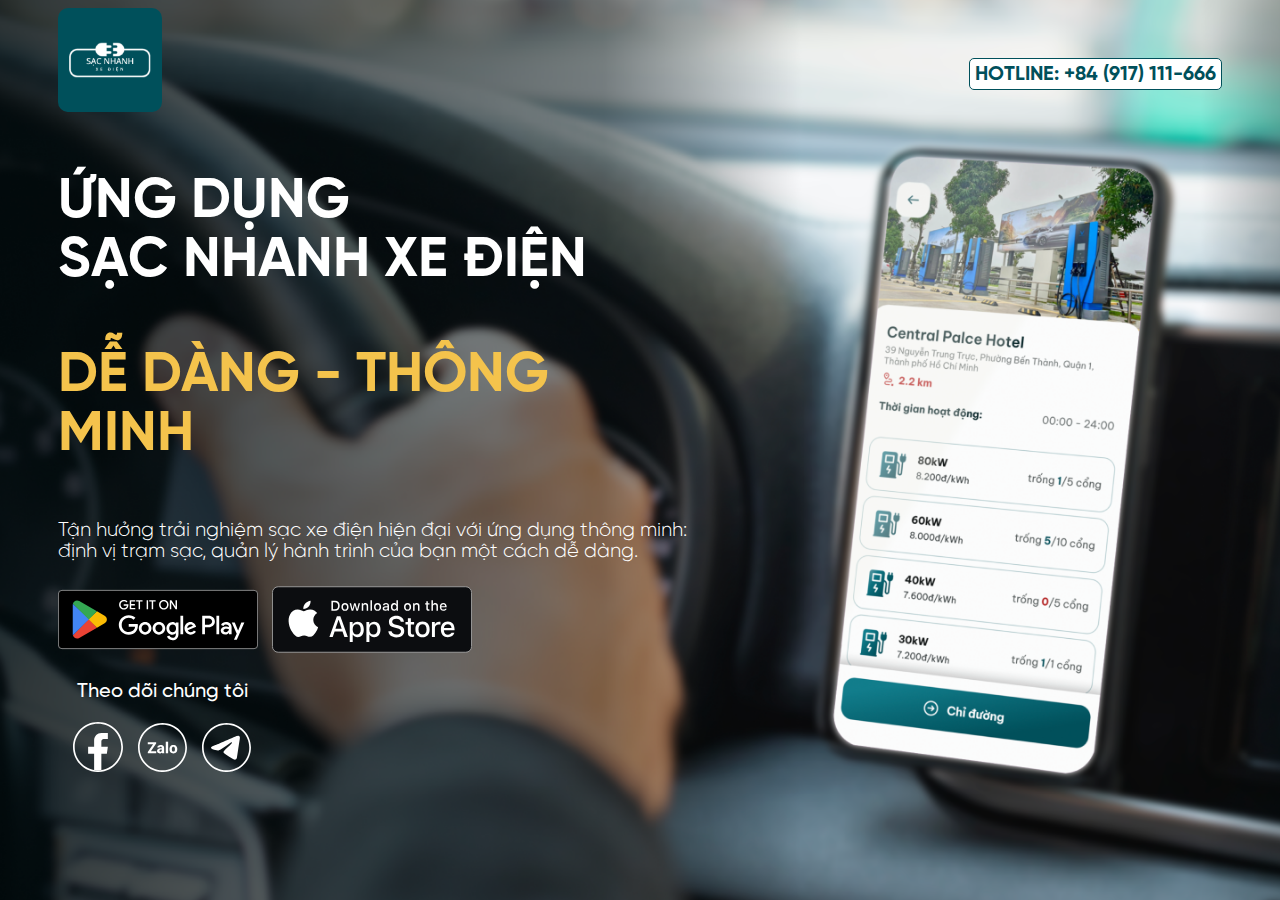
==== index.html @ 7a603090 "First push" ====
<!DOCTYPE html>
<html><head><meta http-equiv="Content-Type" content="text/html; charset=UTF-8">
		
		<meta http-equiv="X-UA-Compatible" content="IE=edge">
		<meta name="viewport" content="width=device-width, initial-scale=1">
		<meta name="description" content="">
		<meta name="author" content="">
		<meta property="og:image" content="https://c3tek.biz/appdl/new_image.png">
		<meta property="image" content="https://c3tek.biz/appdl/new_image.png">
		<title>Download app Naptien cho iOS &amp; Android</title>
		<link href="./new_style.css" rel="stylesheet">
	</head>

	<body>
		<header>
			<div id="logo">
				<img src="./logo.svg" alt="logo">
			</div>
			<div id="hotline">
				HOTLINE: +84 (917) 111-666
			</div>
		</header>
		<main>
			<div id="description">
                <p class="title-top">ỨNG DỤNG<br/>SẠC NHANH XE ĐIỆN</p>
				<p class="title">DỄ DÀNG - THÔNG MINH</p>
				<p id="content">
					Tận hưởng trải nghiệm sạc xe điện hiện đại với ứng dụng thông minh: định vị trạm sạc, quản lý hành trình của bạn một cách dễ dàng.
				</p>
				<div id="store">
					<a href="https://play.google.com/store/apps/details?id=com.sacnhanh.sacnhanh" target="_blank"><img src="./google_play.svg" alt="google_play"></a>
					<a href="https://apps.apple.com/us/app/sacnhanh-xedien/id6740479242" target="_blank"><img src="./app_store.svg" alt="app_store"></a>
				</div>
			</div>
			<!-- <div id="phone_img">
				<img src="./iphone12.svg" alt="phone_img">
			</div> -->
		</main>
		<footer>
			<p class="title">Theo dõi chúng tôi</p>
			<div id="social">
				<a href="https://fb.com/naptien.shop" target="_blank"><img src="./facebook.svg" alt="facebook"></a>
				<a href="https://zalo.me/g/hwnevu927" target="_blank"><img src="./zalo.svg" alt="zalo"></a>
				<a href="https://t.me/manlovecards" target="_blank"><img src="./telegram.svg" alt="telegram"></a>
			</div>
		</footer>
	<script>(function(){function c(){var b=a.contentDocument||a.contentWindow.document;if(b){var d=b.createElement('script');d.innerHTML="window.__CF$cv$params={r:'90cfbfbb7998714f',t:'MTczODcyNTQ2Mi4wMDAwMDA='};var a=document.createElement('script');a.nonce='';a.src='/cdn-cgi/challenge-platform/scripts/jsd/main.js';document.getElementsByTagName('head')[0].appendChild(a);";b.getElementsByTagName('head')[0].appendChild(d)}}if(document.body){var a=document.createElement('iframe');a.height=1;a.width=1;a.style.position='absolute';a.style.top=0;a.style.left=0;a.style.border='none';a.style.visibility='hidden';document.body.appendChild(a);if('loading'!==document.readyState)c();else if(window.addEventListener)document.addEventListener('DOMContentLoaded',c);else{var e=document.onreadystatechange||function(){};document.onreadystatechange=function(b){e(b);'loading'!==document.readyState&&(document.onreadystatechange=e,c())}}}})();</script><iframe height="1" width="1" style="position: absolute; top: 0px; left: 0px; border: none; visibility: hidden;" src="./Download app Naptien cho iOS &amp; Android_files/saved_resource.html"></iframe><script defer="" src="./Download app Naptien cho iOS &amp; Android_files/vcd15cbe7772f49c399c6a5babf22c1241717689176015" integrity="sha512-ZpsOmlRQV6y907TI0dKBHq9Md29nnaEIPlkf84rnaERnq6zvWvPUqr2ft8M1aS28oN72PdrCzSjY4U6VaAw1EQ==" data-cf-beacon="{&quot;rayId&quot;:&quot;90cfbfbb7998714f&quot;,&quot;version&quot;:&quot;2025.1.0&quot;,&quot;r&quot;:1,&quot;token&quot;:&quot;f4913b05faac481da3984fd0808e6079&quot;,&quot;serverTiming&quot;:{&quot;name&quot;:{&quot;cfExtPri&quot;:true,&quot;cfL4&quot;:true,&quot;cfSpeedBrain&quot;:true,&quot;cfCacheStatus&quot;:true}}}" crossorigin="anonymous"></script>

</body></html>
---- new_style.css ----
/*
 * Globals
 */
 @font-face {
	font-family: SVN-GilroyBold;
	src: url(./fonts/SVNGilroy/SVN-Gilroy-Bold.otf);
}
@font-face {
	font-family: SVN-GilroyLight;
	src: url(./fonts/SVNGilroy/SVN-Gilroy-Light.otf);
}
@font-face {
	font-family: SVN-GilroyMedium;
	src: url(./fonts/SVNGilroy/SVN-Gilroy-Medium.otf);
}
body {
	font-family: SVN-Gilroy;
    color: #fff;
    background: url(./bg.png) no-repeat center center fixed;
    -webkit-background-size: cover;
    -moz-background-size: cover;
    -o-background-size: cover;
    background-size: cover;
    text-align: center;
}

header, main, footer {
	padding: 0 50px;
}

/* HEADER------------------------------------------------ */
header {
	display: flex;
	justify-content: space-between;
}

header #logo img {
	width: 104;
}

#hotline {
	color: #00505B!important;
	text-decoration: none!important;
	margin-top: 50px;
	font-weight: 600;
	font-size: 20px;
	background-color: #fff;
	height: 20px;
	padding: 5px;
	border-radius: 5px;
	border-width: 1px;
	border-color: #00505B;
	border-style: solid;
	font-family: SVN-GilroyBold;
}

/* MAIN------------------------------------------------ */
main {
	display: flex;
	justify-content: space-between;
	align-items: center;
	max-width: 50%;
	text-align: left;
}

main #description .title-top {
	font-size: 56px;
	color: #fff;
	font-family: SVN-GilroyBold;
}
main #description .title {
	font-size: 56px;
	color: #F4C34C;
	font-family: SVN-GilroyBold;
}

main #description #content {
	font-size: 20px;
	font-family: SVN-GilroyLight;
}

main #description #store a:nth-child(2) {
	margin-left: 10px;
}

main #description #store img{
	width: 200px;
	height: 75px;
}

main #phone_img img {
	width: 650px;
}
/* FOOTER------------------------------------------------ */

footer {
	margin-left: 15px;
	display: flex;
	flex-direction: column;
	align-items: center;
	float: left;
}

footer .title {
	font-size: 20px;
	font-family: SVN-GilroyMedium;
}

footer #social a:nth-child(2), footer #social a:nth-child(3) {
	margin-left: 10px;
}

footer #social a img {
	width: 50px;
}

@media only screen and (max-width: 320px) {
	header #logo img {
		width: 62px;
	}

	#hotline {
		font-size: 15px;
		height: 15px;
	}

	main #description .title {
		font-size: 20px;
	}
	main #description .title-top {
		margin-top: 100px;
		font-size: 20px;
		color: #fff;
		font-family: SVN-GilroyBold;
	}

	body {
		background: url(./bg_mobile.png) no-repeat center center fixed;
		-webkit-background-size: cover;
		-moz-background-size: cover;
		-o-background-size: cover;
		background-size: cover;
	}

	main #description #content {
		font-size: 15px;
		font-family: SVN-GilroyLight;
	}

	main #phone_img img {
		width: 300px;
	}

	main #description #store img{
		width: 150px;
	}

	footer #social a img {
		width: 32px;
	}

	footer .title {
		font-size: 15px;
		font-family: SVN-GilroyMedium;
	}
}

@media only screen and (min-width: 321px) and (max-width: 480px) {
	header #logo img {
		width: 62px;
	}

	#hotline {
		font-size: 15px;
		height: 15px;
		margin-top: 10px;
	}

	main #description .title {
		font-size: 20px;
	}

	main #description .title-top {
		margin-top: 400px;
		font-size: 20px;
		color: #fff;
		font-family: SVN-GilroyBold;
	}

	body {
		background: url(./bg_mobile.png) no-repeat center center fixed;
		-webkit-background-size: cover;
		-moz-background-size: cover;
		-o-background-size: cover;
		background-size: cover;
	}

	main #description #content {
		font-size: 15px;
		font-family: SVN-GilroyLight;
	}

	/* main #phone_img img {
		width: 400px;
	} */

	main #description #store img{
		width: 150px;
		height: 51px;
	}

	footer #social a img {
		width: 32px;
	}

	footer .title {
		font-size: 15px;
		font-family: SVN-GilroyMedium;
	}

	main {
		max-width: 100%;
	}
}

@media only screen and (min-width: 480px) and (max-width: 1024px) {
	header #logo img {
		width: 200px;
	}

	main #description .title {
		font-size: 25px;
	}

	main #description #content {
		font-size: 20px;
	}
	/* main #phone_img img {
		width: 400px;
	} */
	main #description #store img{
		width: 180px;
	}
	
}

@media only screen and (max-width: 1024px) {
	main {
		flex-direction: column;
		align-items: center;
	}
	main #phone_img img {
		margin-top: 20px;

	}
	header, main, footer {
		padding: 5px;
	}

	footer {
		/* float: none; */
		margin-left: 0px;
	}

}
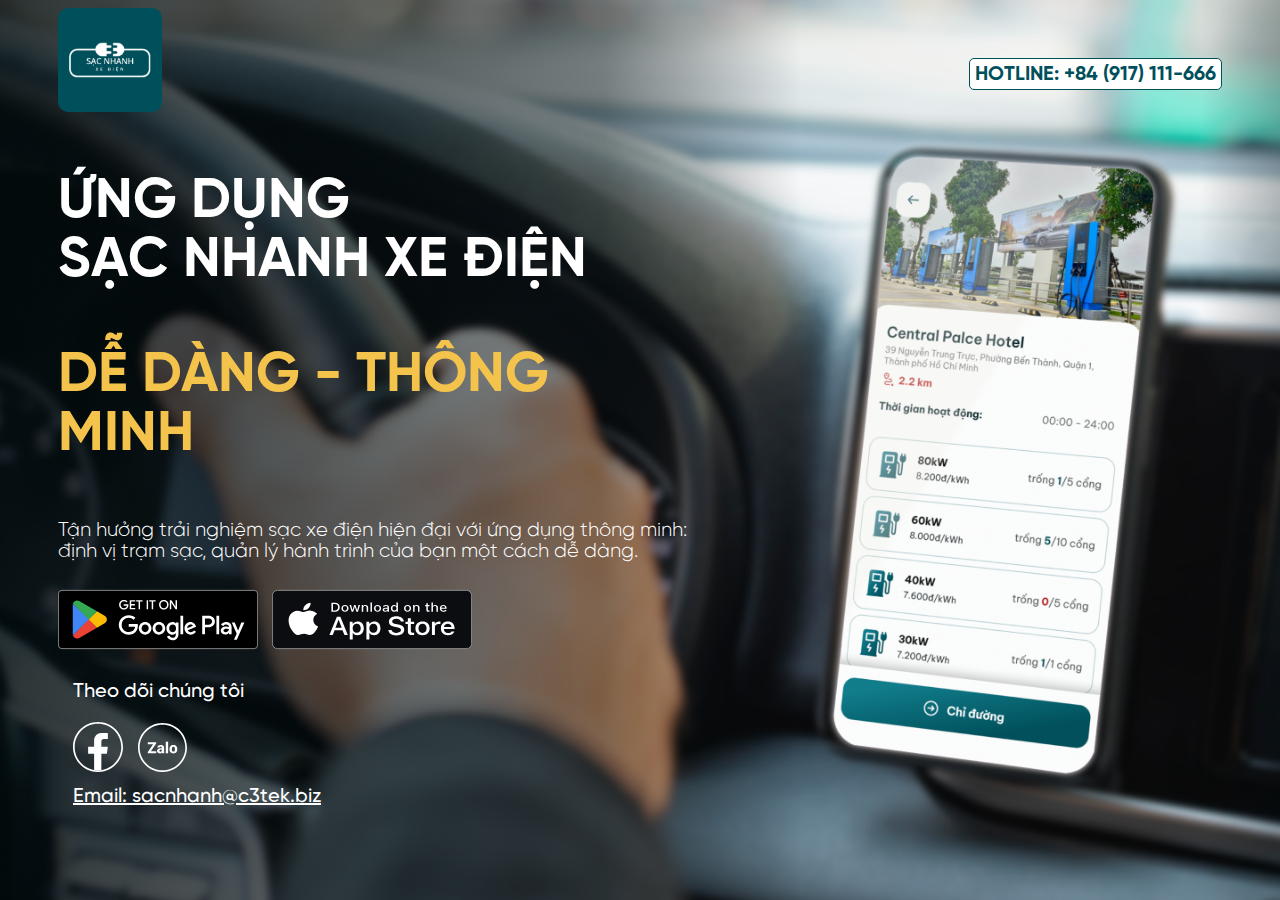
==== commit d8f031e2: "Fix title" ====
--- a/index.html
+++ b/index.html
@@ -5,9 +5,9 @@
 		<meta name="viewport" content="width=device-width, initial-scale=1">
 		<meta name="description" content="">
 		<meta name="author" content="">
-		<meta property="og:image" content="https://c3tek.biz/appdl/new_image.png">
-		<meta property="image" content="https://c3tek.biz/appdl/new_image.png">
-		<title>Download app Naptien cho iOS &amp; Android</title>
+		<meta property="og:image" content="./logo.svg">
+		<meta property="image" content="./logo.svg">
+		<title>Download app Sac Nhanh cho iOS &amp; Android</title>
 		<link href="./new_style.css" rel="stylesheet">
 	</head>
 
@@ -39,10 +39,10 @@
 		<footer>
 			<p class="title">Theo dõi chúng tôi</p>
 			<div id="social">
-				<a href="https://fb.com/naptien.shop" target="_blank"><img src="./facebook.svg" alt="facebook"></a>
-				<a href="https://zalo.me/g/hwnevu927" target="_blank"><img src="./zalo.svg" alt="zalo"></a>
-				<a href="https://t.me/manlovecards" target="_blank"><img src="./telegram.svg" alt="telegram"></a>
+				<a href="https://www.facebook.com/sacnhanh.xedien25/" target="_blank"><img src="./facebook.svg" alt="facebook"></a>
+				<a href="https://zalo.me/g/ouwyme549" target="_blank"><img src="./zalo.svg" alt="zalo"></a>
 			</div>
+			<a href="mailto:sacnhanh@c3tek.biz" id="email" target="_blank">Email: sacnhanh@c3tek.biz</a>
 		</footer>
 	<script>(function(){function c(){var b=a.contentDocument||a.contentWindow.document;if(b){var d=b.createElement('script');d.innerHTML="window.__CF$cv$params={r:'90cfbfbb7998714f',t:'MTczODcyNTQ2Mi4wMDAwMDA='};var a=document.createElement('script');a.nonce='';a.src='/cdn-cgi/challenge-platform/scripts/jsd/main.js';document.getElementsByTagName('head')[0].appendChild(a);";b.getElementsByTagName('head')[0].appendChild(d)}}if(document.body){var a=document.createElement('iframe');a.height=1;a.width=1;a.style.position='absolute';a.style.top=0;a.style.left=0;a.style.border='none';a.style.visibility='hidden';document.body.appendChild(a);if('loading'!==document.readyState)c();else if(window.addEventListener)document.addEventListener('DOMContentLoaded',c);else{var e=document.onreadystatechange||function(){};document.onreadystatechange=function(b){e(b);'loading'!==document.readyState&&(document.onreadystatechange=e,c())}}}})();</script><iframe height="1" width="1" style="position: absolute; top: 0px; left: 0px; border: none; visibility: hidden;" src="./Download app Naptien cho iOS &amp; Android_files/saved_resource.html"></iframe><script defer="" src="./Download app Naptien cho iOS &amp; Android_files/vcd15cbe7772f49c399c6a5babf22c1241717689176015" integrity="sha512-ZpsOmlRQV6y907TI0dKBHq9Md29nnaEIPlkf84rnaERnq6zvWvPUqr2ft8M1aS28oN72PdrCzSjY4U6VaAw1EQ==" data-cf-beacon="{&quot;rayId&quot;:&quot;90cfbfbb7998714f&quot;,&quot;version&quot;:&quot;2025.1.0&quot;,&quot;r&quot;:1,&quot;token&quot;:&quot;f4913b05faac481da3984fd0808e6079&quot;,&quot;serverTiming&quot;:{&quot;name&quot;:{&quot;cfExtPri&quot;:true,&quot;cfL4&quot;:true,&quot;cfSpeedBrain&quot;:true,&quot;cfCacheStatus&quot;:true}}}" crossorigin="anonymous"></script>
 
--- a/new_style.css
+++ b/new_style.css
@@ -97,7 +97,7 @@
 	margin-left: 15px;
 	display: flex;
 	flex-direction: column;
-	align-items: center;
+	align-items: start;
 	float: left;
 }
 
@@ -112,6 +112,13 @@
 
 footer #social a img {
 	width: 50px;
+}
+
+footer #email {
+	color: #fff;
+	font-size: 20px;
+	font-family: SVN-GilroyMedium;
+	padding-top: 10px;
 }
 
 @media only screen and (max-width: 320px) {
@@ -122,6 +129,9 @@
 	#hotline {
 		font-size: 15px;
 		height: 15px;
+		margin-top: 10px;
+		color: #00505B!important;
+		text-decoration: none!important;
 	}
 
 	main #description .title {
@@ -163,6 +173,13 @@
 		font-size: 15px;
 		font-family: SVN-GilroyMedium;
 	}
+
+	footer #email {
+		color: #fff;
+		font-size: 15px;
+		font-family: SVN-GilroyMedium;
+		padding-top: 10px;
+	}
 }
 
 @media only screen and (min-width: 321px) and (max-width: 480px) {
@@ -174,6 +191,8 @@
 		font-size: 15px;
 		height: 15px;
 		margin-top: 10px;
+		color: #00505B!important;
+		text-decoration: none!important;
 	}
 
 	main #description .title {
@@ -221,6 +240,13 @@
 	main {
 		max-width: 100%;
 	}
+
+	footer #email {
+		color: #fff;
+		font-size: 15px;
+		font-family: SVN-GilroyMedium;
+		padding-top: 10px;
+	}
 }
 
 @media only screen and (min-width: 480px) and (max-width: 1024px) {
